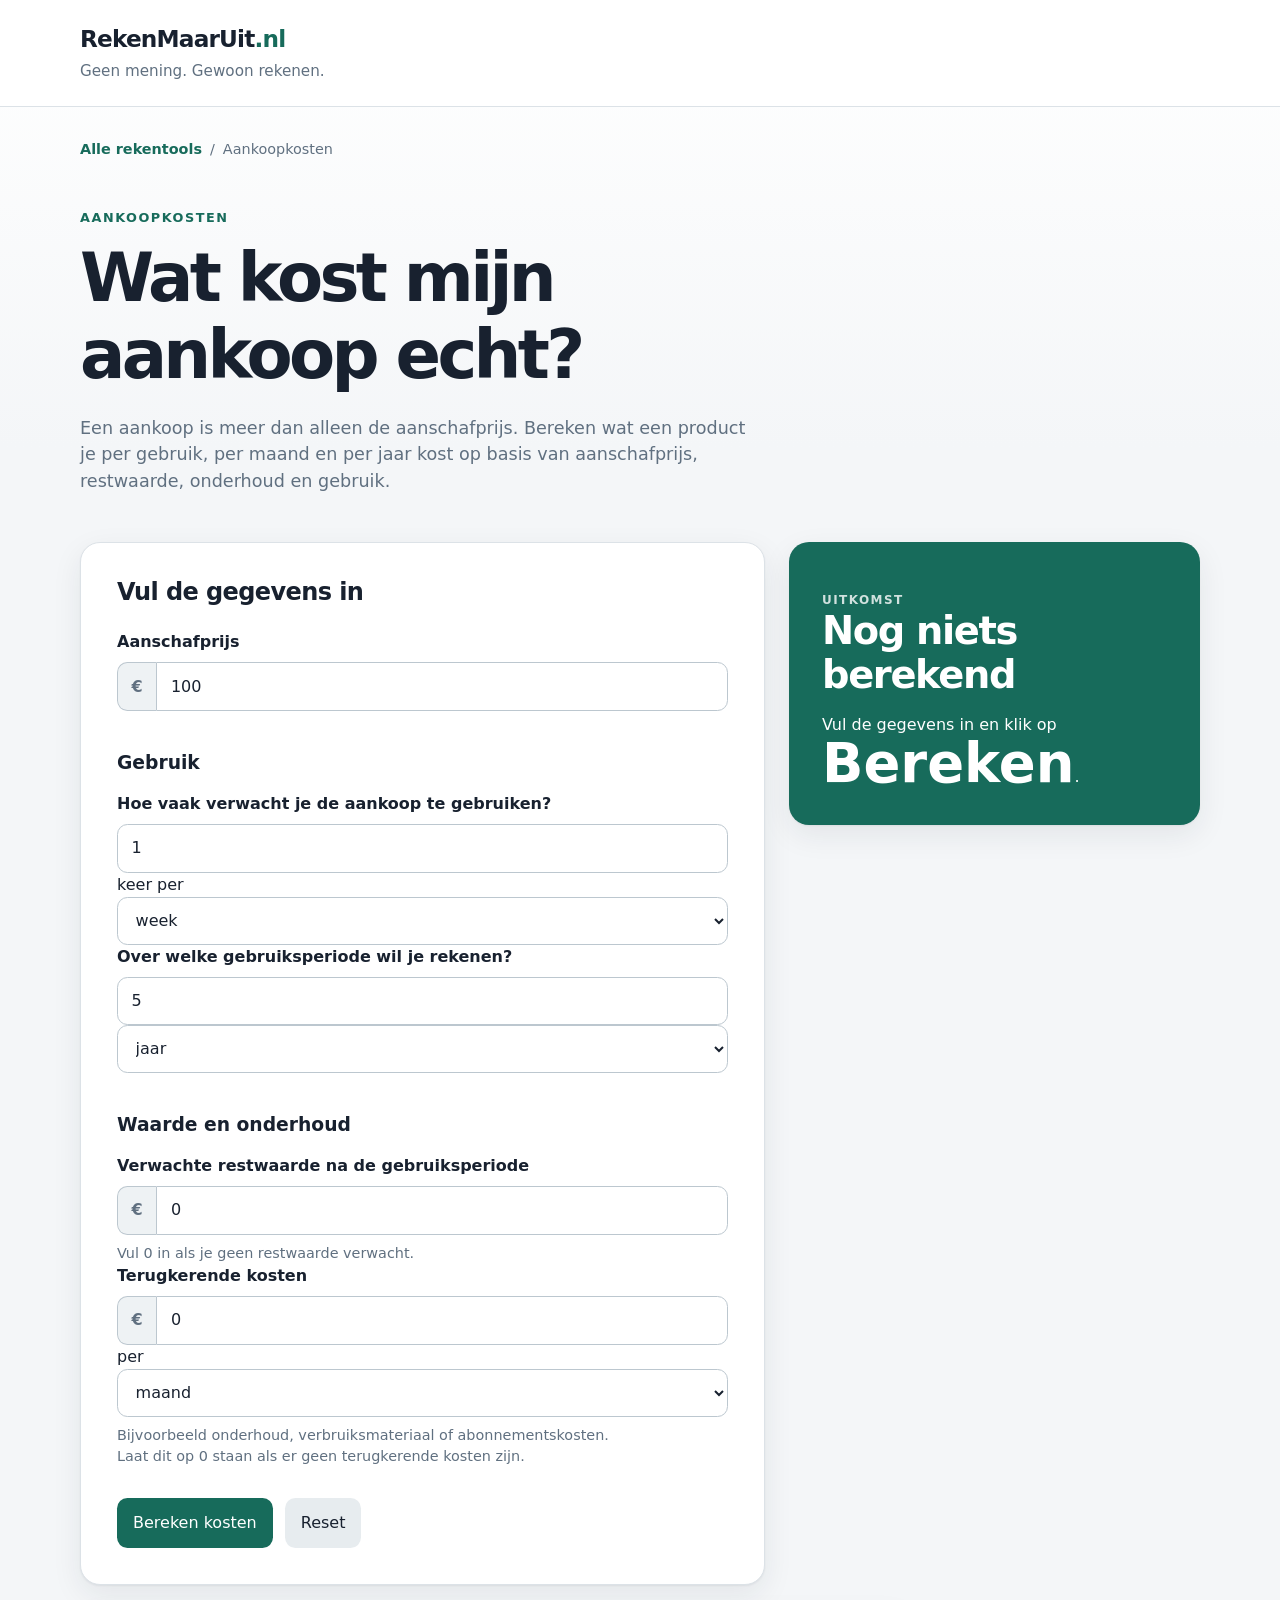
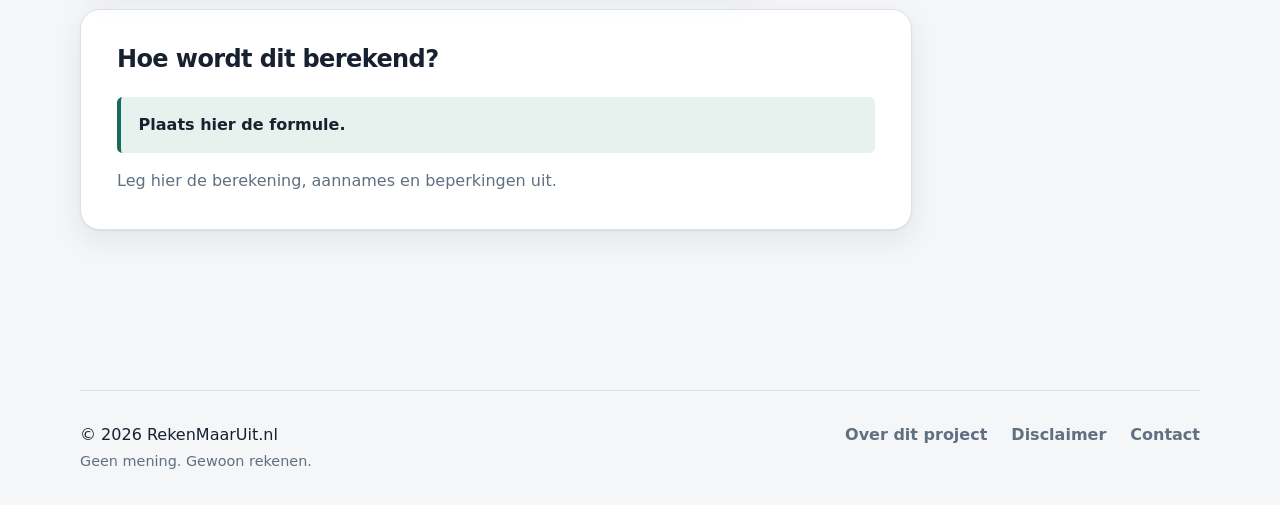
==== tools/kosten-per-gebruik/index.html @ 6dc219f2 "favicon en andere veranderingen" ====
<!doctype html>
<html lang="nl">
<head>
    <meta charset="utf-8">
    <meta name="viewport" content="width=device-width, initial-scale=1">

    <title>Kosten per gebruik berekenen | RekenMaarUit.nl</title>

    <meta
        name="description"
        content="Bereken wat een aankoop per gebruik, per maand en per jaar kost op basis van aanschafprijs, restwaarde, onderhoud en gebruik."
    >

    <link rel="stylesheet" href="../../css/style.css">
    <script src="calculator.js" defer></script>
</head>

<body>
    <header class="site-header">
        <div class="site-header__inner">
            <a class="logo" href="../../index.html">
                RekenMaarUit<span>.nl</span>
            </a>

            <p class="tagline">Geen mening. Gewoon rekenen.</p>
        </div>
    </header>

    <main class="tool-page">
        <nav class="breadcrumb" aria-label="Kruimelpad">
            <a href="../../index.html">Alle rekentools</a>
            <span aria-hidden="true">/</span>
            <span>Aankoopkosten</span>
        </nav>

        <header class="tool-intro">
            <p class="eyebrow">Aankoopkosten</p>
            <h1>Wat kost mijn aankoop echt?</h1>
            <p>
                Een aankoop is meer dan alleen de aanschafprijs. Bereken wat een product je per gebruik, per maand en per jaar kost op basis van aanschafprijs, restwaarde, onderhoud en gebruik.
            </p>
        </header>

        <div class="calculator-layout">
            <section class="calculator-card" aria-labelledby="calculator-heading">
                <h2 id="calculator-heading">Vul de gegevens in</h2>

                <form id="kosten-per-gebruik-form" class="calculator-form">
                    <div class="form-field">
                        <label for="aanschafprijs">Aanschafprijs</label>

                        <div class="input-prefix">
                            <span aria-hidden="true">€</span>

                            <input
                                type="number"
                                id="aanschafprijs"
                                name="aanschafprijs"
                                min="0"
                                step="0.01"
                                value="100"
                                required
                            >
                        </div>
                    </div>

                    <div class="form-section">
                        <h3>Gebruik</h3>

                        <div class="form-field">
                            <label for="aantal-gebruiken">
                                Hoe vaak verwacht je de aankoop te gebruiken?
                            </label>

                            <div class="compound-input">
                                <input
                                    type="number"
                                    id="aantal-gebruiken"
                                    name="aantal-gebruiken"
                                    min="1"
                                    step="1"
                                    value="1"
                                    required
                                >

                                <span>keer per</span>

                                <select
                                    id="gebruiksfrequentie"
                                    name="gebruiksfrequentie"
                                >
                                    <option value="dag">dag</option>
                                    <option value="week" selected>week</option>
                                    <option value="maand">maand</option>
                                    <option value="jaar">jaar</option>
                                </select>
                            </div>
                        </div>

                        <div class="form-field">
                            <label for="gebruiksperiode">
                                Over welke gebruiksperiode wil je rekenen?
                            </label>

                            <div class="compound-input">
                                <input
                                    type="number"
                                    id="gebruiksperiode"
                                    name="gebruiksperiode"
                                    min="0.1"
                                    step="0.1"
                                    value="5"
                                    required
                                >

                                <select
                                    id="periode-eenheid"
                                    name="periode-eenheid"
                                >
                                    <option value="dag">dagen</option>
                                    <option value="week">weken</option>
                                    <option value="maand">maanden</option>
                                    <option value="jaar" selected>jaar</option>
                                </select>
                            </div>
                        </div>
                    </div>

                    <div class="form-section">
                        <h3>Waarde en onderhoud</h3>

                        <div class="form-field">
                            <label for="restwaarde">
                                Verwachte restwaarde na de gebruiksperiode
                            </label>

                            <div class="input-prefix">
                                <span aria-hidden="true">€</span>

                                <input
                                    type="number"
                                    id="restwaarde"
                                    name="restwaarde"
                                    min="0"
                                    step="0.01"
                                    value="0"
                                    required
                                >
                            </div>

                            <p class="field-help">
                                Vul 0 in als je geen restwaarde verwacht.
                            </p>
                        </div>

                        <div class="form-field">
                            <label for="onderhoud">Terugkerende kosten</label>

                            <div class="compound-input">
                                <div class="input-prefix">
                                    <span aria-hidden="true">€</span>

                                    <input
                                        type="number"
                                        id="onderhoud"
                                        name="onderhoud"
                                        min="0"
                                        step="0.01"
                                        value="0"
                                        required
                                    >
                                </div>

                                <span>per</span>

                                <select
                                    id="onderhoudsfrequentie"
                                    name="onderhoudsfrequentie"
                                >
                                    <option value="dag">dag</option>
                                    <option value="week">week</option>
                                    <option value="maand" selected>maand</option>
                                    <option value="jaar">jaar</option>
                                </select>
                            </div>

                            <p class="field-help">
                                Bijvoorbeeld onderhoud, verbruiksmateriaal of abonnementskosten.<br>
                                Laat dit op 0 staan als er geen terugkerende kosten zijn.
                            </p>
                        </div>
                    </div>

                    <div class="form-actions">
                        <button class="button" type="submit">
                            Bereken kosten
                        </button>

                        <button class="button button--secondary" type="reset">
                            Reset
                        </button>
                    </div>
                </form>
            </section>

            <section
                id="resultaat"
                class="result-card"
                aria-live="polite"
                aria-labelledby="resultaat-heading"
            >
                <p class="result-card__label">Uitkomst</p>

                <h2 id="resultaat-heading">Nog niets berekend</h2>

                <p>
                    Vul de gegevens in en klik op
                    <strong>Bereken</strong>.
                </p>
            </section>
        </div>

        <section class="explanation-card">
            <h2>Hoe wordt dit berekend?</h2>

            <p class="formula">
                Plaats hier de formule.
            </p>

            <p>
                Leg hier de berekening, aannames en beperkingen uit.
            </p>
        </section>
    </main>

    <footer class="site-footer">

        <div class="site-footer__left">
            <p>&copy; <span id="year"></span> RekenMaarUit.nl</p>
            <p class="footer-tagline">Geen mening. Gewoon rekenen.</p>
        </div>

        <nav class="footer-nav" aria-label="Footer">
            <a href="/over.html">Over dit project</a>
            <a href="/disclaimer.html">Disclaimer</a>
            <a href="mailto:rekenmaaruit@proton.me">Contact</a>
        </nav>

    </footer>

    <script src="../../js/main.js"></script>
</body>
</html>
---- css/style.css ----
:root {
    font-family:
    Inter,
    ui-sans-serif,
    system-ui,
    -apple-system,
    BlinkMacSystemFont,
    "Segoe UI",
    sans-serif;

    line-height: 1.5;
    color: #18212f;
    background: #f4f6f8;

    --page-width: 1120px;
    --text-color: #18212f;
    --muted-color: #607080;
    --accent-color: #176b5b;
    --accent-dark: #105347;
    --surface-color: #ffffff;
    --border-color: #dce2e7;
    --soft-background: #e7f1ee;
    --shadow:
    0 1px 2px rgba(20, 35, 50, 0.06),
    0 10px 30px rgba(20, 35, 50, 0.08);
}

* {
    box-sizing: border-box;
}

html {
    min-height: 100%;
}

body {
    min-height: 100vh;
    margin: 0;
    background:
    linear-gradient(
        180deg,
        #ffffff 0,
        #f4f6f8 28rem
    );
}

a {
    color: var(--accent-color);
}

img {
    display: block;
    max-width: 100%;
}

/* Header */

.site-header {
    border-bottom: 1px solid var(--border-color);
    background: rgba(255, 255, 255, 0.92);
}

.site-header__inner {
    width: min(
        calc(100% - 3rem),
               var(--page-width)
    );
    margin: 0 auto;
    padding: 1.4rem 0;
}

.logo {
    display: inline-block;
    color: var(--text-color);
    font-size: 1.45rem;
    font-weight: 800;
    letter-spacing: -0.035em;
    text-decoration: none;
}

.logo span {
    color: var(--accent-color);
}

.tagline {
    margin: 0.2rem 0 0;
    color: var(--muted-color);
    font-size: 0.95rem;
}

/* Algemene paginabreedte */

/* Algemene paginabreedte */

main,
.site-footer {
    width: min(
        calc(100% - 3rem),
               var(--page-width)
    );
    margin-inline: auto;
}

/* Footer */

.site-footer {
    display: flex;
    justify-content: space-between;
    align-items: flex-start;
    gap: 2rem;
    margin-top: 5rem;
    padding: 2rem 0;
    border-top: 1px solid var(--border-color);
}

.site-footer__left {
    display: flex;
    flex-direction: column;
    gap: 0.25rem;
}

.site-footer__left p {
    margin: 0;
}

.footer-tagline {
    color: var(--muted-color);
    font-size: 0.9rem;
}

.footer-nav {
    display: flex;
    flex-wrap: wrap;
    gap: 1.5rem;
}

.footer-nav a {
    color: var(--muted-color);
    font-weight: 600;
    text-decoration: none;
}

.footer-nav a:hover {
    color: var(--accent-color);
}

@media (max-width: 600px) {
    main,
    .site-footer {
        width: min(
            calc(100% - 2rem),
                   var(--page-width)
        );
    }

    .site-footer {
        flex-direction: column;
        align-items: flex-start;
    }

    .footer-nav {
        flex-direction: column;
        gap: 0.6rem;
    }
}


/* Introductie */

.hero {
    max-width: 47rem;
    padding: 5rem 0 3rem;
}

.eyebrow {
    margin: 0 0 0.8rem;
    color: var(--accent-color);
    font-size: 0.8rem;
    font-weight: 800;
    letter-spacing: 0.12em;
    text-transform: uppercase;
}

h1,
h2,
h3 {
    line-height: 1.15;
    text-wrap: balance;
}

h1 {
    max-width: 13ch;
    margin: 0;
    font-size: clamp(2.5rem, 7vw, 4.8rem);
    letter-spacing: -0.055em;
}

.hero__intro,
.hero > p:last-child {
    max-width: 42rem;
    margin: 1.5rem 0 0;
    color: var(--muted-color);
    font-size: clamp(1.05rem, 2vw, 1.25rem);
}

/* Tegeloverzicht */

.tool-grid {
    display: grid;
    grid-template-columns:
    repeat(auto-fit, minmax(min(100%, 18rem), 1fr));
    gap: 1.5rem;
    padding: 0 0 5rem;
}

.tool-tile {
    display: flex;
    min-height: 28rem;
    flex-direction: column;
    overflow: hidden;
    background: var(--surface-color);
    border: 1px solid var(--border-color);
    border-radius: 1.25rem;
    box-shadow: var(--shadow);
    transition:
    transform 160ms ease,
    box-shadow 160ms ease,
    border-color 160ms ease;
}

.tool-tile:hover {
    transform: translateY(-4px);
    border-color: #bdcbc7;
    box-shadow:
    0 2px 4px rgba(20, 35, 50, 0.06),
    0 18px 45px rgba(20, 35, 50, 0.12);
}

.tool-tile__visual {
    display: grid;
    min-height: 11rem;
    place-items: center;
    overflow: hidden;
    color: var(--accent-color);
    background:
    radial-gradient(
        circle at 70% 25%,
        rgba(255, 255, 255, 0.95),
                    transparent 35%
    ),
    var(--soft-background);
    font-size: 4rem;
    font-weight: 900;
}

.tool-tile__visual img {
    width: 100%;
    height: 100%;
    min-height: 11rem;
    object-fit: cover;
}

.tool-tile__content {
    display: flex;
    flex: 1;
    flex-direction: column;
    align-items: flex-start;
    padding: 1.75rem;
}

.tool-tile__label {
    margin: 0 0 0.75rem;
    color: var(--accent-color);
    font-size: 0.75rem;
    font-weight: 800;
    letter-spacing: 0.1em;
    text-transform: uppercase;
}

.tool-tile h2,
.tool-tile h3 {
    margin: 0;
    font-size: 1.55rem;
    letter-spacing: -0.025em;
}

.tool-tile__content > p:not(.tool-tile__label) {
    margin: 1rem 0 1.5rem;
    color: var(--muted-color);
}

.tool-tile__link,
.button {
    display: inline-flex;
    align-items: center;
    justify-content: center;
    gap: 0.55rem;
    margin-top: auto;
    padding: 0.8rem 1rem;
    color: #ffffff;
    background: var(--accent-color);
    border-radius: 0.65rem;
    font-weight: 750;
    text-decoration: none;
    transition:
    background 150ms ease,
    transform 150ms ease;
}

.tool-tile__link:hover,
.button:hover {
    background: var(--accent-dark);
}

.tool-tile__link:active,
.button:active {
    transform: translateY(1px);
}

/* Footer */

.site-footer {
    display: flex;
    justify-content: space-between;
    align-items: flex-start;
    gap: 2rem;
    margin-top: 5rem;
    padding: 2rem 0;
    border-top: 1px solid var(--border-color);
}

.site-footer__left {
    display: flex;
    flex-direction: column;
    gap: 0.25rem;
}

.site-footer__left p {
    margin: 0;
}

.footer-tagline {
    color: var(--muted-color);
    font-size: 0.9rem;
}

.footer-nav {
    display: flex;
    flex-wrap: wrap;
    gap: 1.5rem;
}

.footer-nav a {
    color: var(--muted-color);
    font-weight: 600;
    text-decoration: none;
}

.footer-nav a:hover {
    color: var(--accent-color);
}

@media (max-width: 600px) {
    .site-footer {
        flex-direction: column;
        align-items: flex-start;
    }

    .footer-nav {
        flex-direction: column;
        gap: 0.6rem;
    }
}

/* Alleen zichtbaar voor schermlezers */

.visually-hidden {
    position: absolute;
    width: 1px;
    height: 1px;
    padding: 0;
    overflow: hidden;
    clip: rect(0, 0, 0, 0);
    white-space: nowrap;
    border: 0;
}

/* Toetsenbordnavigatie */

a:focus-visible,
button:focus-visible,
input:focus-visible,
select:focus-visible,
textarea:focus-visible {
    outline: 3px solid rgba(23, 107, 91, 0.3);
    outline-offset: 3px;
}
/* Mobiel */

@media (max-width: 600px) {
    .site-header__inner,
    main,
    .site-footer {
        width: min(
            calc(100% - 2rem),
                   var(--page-width)
        );
    }

    .hero {
        padding: 3.5rem 0 2.5rem;
    }

    h1 {
        font-size: clamp(2.4rem, 13vw, 3.5rem);
    }

    .tool-grid {
        gap: 1rem;
        padding-bottom: 3.5rem;
    }

    .tool-tile {
        min-height: auto;
        border-radius: 1rem;
    }

    .tool-tile__content {
        padding: 1.4rem;
    }

    .site-footer {
        flex-direction: column;
        align-items: flex-start;
    }
}

@media (prefers-reduced-motion: reduce) {
    *,
    *::before,
    *::after {
        scroll-behavior: auto !important;
        transition: none !important;
    }
}

/* Calculatorpagina */

.tool-page {
    padding-top: 2rem;
    padding-bottom: 5rem;
}

.breadcrumb {
    display: flex;
    flex-wrap: wrap;
    gap: 0.5rem;
    margin-bottom: 3rem;
    color: var(--muted-color);
    font-size: 0.9rem;
}

.breadcrumb a {
    font-weight: 700;
    text-decoration: none;
}

.breadcrumb a:hover {
    text-decoration: underline;
}

.tool-intro {
    max-width: 48rem;
    margin-bottom: 3rem;
}

.tool-intro h1 {
    max-width: 15ch;
    font-size: clamp(2.4rem, 6vw, 4.2rem);
}

.tool-intro > p:last-child {
    max-width: 42rem;
    margin: 1.25rem 0 0;
    color: var(--muted-color);
    font-size: 1.1rem;
}

.calculator-layout {
    display: grid;
    grid-template-columns: minmax(0, 1.25fr) minmax(18rem, 0.75fr);
    gap: 1.5rem;
    align-items: start;
}

.calculator-card,
.result-card,
.explanation-card {
    background: var(--surface-color);
    border: 1px solid var(--border-color);
    border-radius: 1.25rem;
    box-shadow: var(--shadow);
}

.calculator-card {
    padding: clamp(1.4rem, 3vw, 2.25rem);
}

.calculator-card h2,
.explanation-card h2 {
    margin: 0 0 1.5rem;
    font-size: 1.5rem;
    letter-spacing: -0.025em;
}

.calculator-form {
    display: grid;
    gap: 1.4rem;
}

.form-field {
    display: grid;
    gap: 0.5rem;
}

.form-field label {
    font-weight: 750;
}

.form-field input,
.form-field select,
.form-field textarea {
    width: 100%;
    min-height: 3rem;
    padding: 0.7rem 0.85rem;
    color: var(--text-color);
    background: #ffffff;
    border: 1px solid #bcc7cf;
    border-radius: 0.65rem;
    font: inherit;
    font-size: 1rem;
}

.form-field input:hover,
.form-field select:hover,
.form-field textarea:hover {
    border-color: #96a6b1;
}

.form-field input:focus,
.form-field select:focus,
.form-field textarea:focus {
    border-color: var(--accent-color);
    outline: 3px solid rgba(23, 107, 91, 0.16);
}

.field-help {
    margin: 0;
    color: var(--muted-color);
    font-size: 0.9rem;
}

.input-prefix,
.input-suffix {
    display: flex;
    align-items: stretch;
}

.input-prefix > span,
.input-suffix > span {
    display: flex;
    align-items: center;
    padding: 0 0.85rem;
    color: var(--muted-color);
    background: #eef2f4;
    border: 1px solid #bcc7cf;
    font-weight: 700;
    white-space: nowrap;
}

.input-prefix > span {
    border-right: 0;
    border-radius: 0.65rem 0 0 0.65rem;
}

.input-prefix input {
    border-radius: 0 0.65rem 0.65rem 0;
}

.input-suffix input {
    border-radius: 0.65rem 0 0 0.65rem;
}

.input-suffix > span {
    border-left: 0;
    border-radius: 0 0.65rem 0.65rem 0;
}

.form-actions {
    display: flex;
    flex-wrap: wrap;
    gap: 0.75rem;
    padding-top: 0.5rem;
}

button.button {
    border: 0;
    cursor: pointer;
    font: inherit;
}

.button--secondary {
    color: var(--text-color);
    background: #e7ecef;
}

.button--secondary:hover {
    background: #dbe2e6;
}

.result-card {
    position: sticky;
    top: 1.5rem;
    padding: clamp(1.4rem, 3vw, 2rem);
    color: #ffffff;
    background: var(--accent-color);
    border-color: transparent;
}

.result-card__label {
    margin: 0 0 0.7rem;
    font-size: 0.75rem;
    font-weight: 800;
    letter-spacing: 0.12em;
    text-transform: uppercase;
    opacity: 0.8;
}

.result-card h2 {
    margin: 0;
    font-size: clamp(1.65rem, 4vw, 2.4rem);
    letter-spacing: -0.035em;
}

.result-card p {
    margin: 1rem 0 0;
}

.result-card strong {
    font-size: clamp(2rem, 5vw, 3.4rem);
    line-height: 1;
}

.explanation-card {
    max-width: 52rem;
    margin-top: 1.5rem;
    padding: clamp(1.4rem, 3vw, 2.25rem);
}

.explanation-card p {
    color: var(--muted-color);
}

.explanation-card p:last-child {
    margin-bottom: 0;
}

.formula {
    padding: 1rem 1.1rem;
    color: var(--text-color) !important;
    background: var(--soft-background);
    border-left: 4px solid var(--accent-color);
    border-radius: 0.35rem;
    font-weight: 750;
}

@media (max-width: 800px) {
    .calculator-layout {
        grid-template-columns: 1fr;
    }

    .result-card {
        position: static;
    }
}

@media (max-width: 500px) {
    .tool-page {
        padding-top: 1.25rem;
        padding-bottom: 3.5rem;
    }

    .breadcrumb {
        margin-bottom: 2rem;
    }

    .tool-intro {
        margin-bottom: 2rem;
    }

    .form-actions {
        flex-direction: column;
    }

    .form-actions .button {
        width: 100%;
    }

    .input-suffix > span {
        padding-inline: 0.65rem;
    }
}

/* 404-pagina */

.error-page {
    display: grid;
    min-height: 68vh;
    place-items: center;
    padding-top: 4rem;
    padding-bottom: 5rem;
}

.error-card {
    position: relative;
    width: min(100%, 46rem);
    overflow: hidden;
    padding: clamp(2rem, 6vw, 4.5rem);
    background: var(--surface-color);
    border: 1px solid var(--border-color);
    border-radius: 1.5rem;
    box-shadow: var(--shadow);
}

.error-code {
    position: absolute;
    top: -2.5rem;
    right: 1rem;
    margin: 0;
    color: var(--soft-background);
    font-size: clamp(8rem, 24vw, 16rem);
    font-weight: 900;
    line-height: 1;
    letter-spacing: -0.08em;
    pointer-events: none;
    user-select: none;
}

.error-card > *:not(.error-code) {
    position: relative;
}

.error-card h1 {
    max-width: 12ch;
    margin: 0;
    font-size: clamp(2.4rem, 7vw, 4.5rem);
}

.error-intro {
    max-width: 38rem;
    margin: 1.4rem 0 2rem;
    color: var(--muted-color);
    font-size: 1.1rem;
}

.error-note {
    margin: 2rem 0 0;
    color: var(--muted-color);
    font-size: 0.9rem;
    font-style: italic;
}

@media (max-width: 600px) {
    .error-page {
        min-height: auto;
        padding-top: 2rem;
        padding-bottom: 3.5rem;
    }

    .error-card {
        padding: 2rem 1.4rem;
        border-radius: 1rem;
    }

    .error-code {
        top: -1rem;
        right: 0.5rem;
        font-size: 9rem;
    }
}

/* Algemene inhoudspagina */

.content-page {
    padding-top: 2rem;
    padding-bottom: 5rem;
}

.content-card {
    max-width: 48rem;
    padding: clamp(1.5rem, 4vw, 3rem);
    background: var(--surface-color);
    border: 1px solid var(--border-color);
    border-radius: 1.25rem;
    box-shadow: var(--shadow);
}

.content-card h1 {
    max-width: 14ch;
    margin: 0;
    font-size: clamp(2.4rem, 6vw, 4rem);
}

.content-card h2 {
    margin: 2.5rem 0 0.75rem;
    font-size: 1.45rem;
}

.content-card p {
    color: var(--muted-color);
}

.content-page__intro {
    margin: 1.25rem 0 2rem;
    font-size: 1.15rem;
}

@media (max-width: 600px) {
    .content-page {
        padding-top: 1.25rem;
        padding-bottom: 3.5rem;
    }

    .content-card {
        padding: 1.5rem;
        border-radius: 1rem;
    }
}

.site-principle {
    margin: 2rem 0;
    padding: 1rem 1.25rem;
    border-left: 4px solid var(--accent-color);
    background: var(--soft-background);
    font-weight: 700;
    color: var(--text-color);
}

/* Zaagcalculator */

#zaagcalculator-form textarea {
min-height: 16rem;
resize: vertical;
tab-size: 4;
white-space: pre;
font-family:
ui-monospace,
SFMono-Regular,
Consolas,
"Liberation Mono",
monospace;
line-height: 1.55;
}

#zaagcalculator-form textarea::placeholder {
color: #8996a0;
}

.form-errors {
    padding: 1rem 1.1rem;
    color: #7a211b;
    background: #fff0ee;
    border: 1px solid #efc0bb;
    border-left: 4px solid #b23a32;
    border-radius: 0.65rem;
}

.form-errors p {
    margin: 0;
}

.form-errors ul {
    margin: 0.6rem 0 0;
    padding-left: 1.25rem;
}

.form-errors li + li {
    margin-top: 0.35rem;
}

.zaag-summary {
    display: grid;
    gap: 0.85rem;
    margin-top: 1.5rem;
}

.zaag-summary__item {
    display: flex;
    justify-content: space-between;
    gap: 1.5rem;
    padding-bottom: 0.75rem;
    border-bottom: 1px solid rgba(255, 255, 255, 0.25);
}

.zaag-summary__item:last-child {
    padding-bottom: 0;
    border-bottom: 0;
}

.zaag-summary__label {
    opacity: 0.82;
}

.zaag-summary__value {
    font-weight: 800;
    text-align: right;
}

.zaagplan {
    display: grid;
    gap: 1rem;
    margin-top: 1.5rem;
}

.zaagplan-item {
    padding: 1rem;
    color: var(--text-color);
    background: var(--surface-color);
    border: 1px solid var(--border-color);
    border-radius: 0.85rem;
}

.zaagplan-item__header {
    display: flex;
    flex-wrap: wrap;
    justify-content: space-between;
    gap: 0.5rem 1rem;
    margin-bottom: 0.85rem;
}

.zaagplan-item__title {
    margin: 0;
    font-size: 1rem;
    font-weight: 800;
}

.zaagplan-item__rest {
    margin: 0;
    color: var(--muted-color);
    font-size: 0.9rem;
    font-weight: 700;
}

.zaagplan-item__pieces {
    display: flex;
    flex-wrap: wrap;
    gap: 0.5rem;
    margin: 0;
    padding: 0;
    list-style: none;
}

.zaagplan-item__piece {
    padding: 0.4rem 0.65rem;
    color: var(--accent-dark);
    background: var(--soft-background);
    border-radius: 999px;
    font-size: 0.9rem;
    font-weight: 750;
}

.zaagplan-item__details {
    display: grid;
    grid-template-columns: repeat(
        auto-fit,
        minmax(9rem, 1fr)
    );
    gap: 0.6rem 1rem;
    margin-top: 1rem;
    padding-top: 0.85rem;
    border-top: 1px solid var(--border-color);
}

.zaagplan-item__details p {
    margin: 0;
    color: var(--muted-color);
    font-size: 0.9rem;
}

.zaagplan-item__details strong {
    color: var(--text-color);
    font-size: inherit;
}

.zaagbalk {
    display: flex;
    width: 100%;
    min-height: 2.5rem;
    margin-top: 1rem;
    overflow: hidden;
    background: #e9eef1;
    border: 1px solid var(--border-color);
    border-radius: 0.55rem;
}

.zaagbalk__deel {
    display: grid;
    min-width: 2px;
    place-items: center;
    padding: 0.3rem;
    overflow: hidden;
    color: #ffffff;
    background: var(--accent-color);
    border-right: 1px solid rgba(255, 255, 255, 0.45);
    font-size: 0.75rem;
    font-weight: 800;
    white-space: nowrap;
}

.zaagbalk__deel:last-child {
    border-right: 0;
}

.zaagbalk__rest {
    display: grid;
    min-width: 2px;
    place-items: center;
    padding: 0.3rem;
    overflow: hidden;
    color: var(--muted-color);
    background: #e9eef1;
    font-size: 0.75rem;
    font-weight: 750;
    white-space: nowrap;
}

.zaag-warning {
    margin-top: 1rem;
    padding: 0.9rem 1rem;
    color: #6c4b05;
    background: #fff8df;
    border: 1px solid #ead28b;
    border-left: 4px solid #b88912;
    border-radius: 0.65rem;
}

.zaag-warning p {
    margin: 0;
}

@media (max-width: 600px) {
    #zaagcalculator-form textarea {
    min-height: 13rem;
    }

    .zaag-summary__item {
        align-items: flex-start;
        flex-direction: column;
        gap: 0.15rem;
    }

    .zaag-summary__value {
        text-align: left;
    }

    .zaagplan-item__header {
        flex-direction: column;
    }

    .zaagplan-item__details {
        grid-template-columns: 1fr;
    }

    .zaagbalk {
        min-height: 2rem;
    }

    .zaagbalk__deel,
    .zaagbalk__rest {
        font-size: 0;
    }
}

/* Zaagcalculator: vaste samenvatting en breed zaagplan */

#zaagcalculator-form {
min-width: 0;
}

.calculator-layout:has(#zaagcalculator-form) {
    grid-template-columns:
    minmax(0, 1fr)
    minmax(18rem, 22rem);
}

#resultaat {
min-width: 0;
overflow-wrap: anywhere;
}

.zaagplan-card {
    width: 100%;
    min-width: 0;
    margin-top: 1.5rem;
    padding: clamp(1.4rem, 3vw, 2.25rem);
    overflow: hidden;
    background: var(--surface-color);
    border: 1px solid var(--border-color);
    border-radius: 1.25rem;
    box-shadow: var(--shadow);
}

.zaagplan-card[hidden] {
    display: none;
}

.zaagplan-card__header {
    display: flex;
    justify-content: space-between;
    align-items: flex-end;
    gap: 1rem 2rem;
    margin-bottom: 1.5rem;
}

.zaagplan-card__header .eyebrow {
    margin-bottom: 0.5rem;
}

.zaagplan-card__header h2 {
    margin: 0;
    font-size: clamp(1.5rem, 3vw, 2rem);
    letter-spacing: -0.025em;
}

.zaagplan-card__method {
    margin: 0;
    color: var(--muted-color);
    font-size: 0.9rem;
    font-weight: 700;
    text-align: right;
}

#zaagplan-inhoud {
min-width: 0;
max-width: 100%;
}

.zaagplan {
    min-width: 0;
}

.zaagplan-item {
    min-width: 0;
    max-width: 100%;
    overflow: hidden;
}

.zaagplan-item__pieces {
    max-width: 100%;
}

.zaagplan-item__piece {
    max-width: 100%;
    overflow-wrap: anywhere;
}

.zaagbalk {
    max-width: 100%;
}

@media (max-width: 800px) {
    .calculator-layout:has(#zaagcalculator-form) {
        grid-template-columns: 1fr;
    }

    .zaagplan-card__header {
        align-items: flex-start;
        flex-direction: column;
    }

    .zaagplan-card__method {
        text-align: left;
    }
}

@media (max-width: 500px) {
    .zaagplan-card {
        padding: 1.4rem;
        border-radius: 1rem;
    }
}

.result-card__value {
    margin: 0;
    font-size: clamp(3rem, 7vw, 4.5rem);
    line-height: 0.95;
    letter-spacing: -0.055em;
}

.result-card__unit {
    margin: 0.4rem 0 0;
    font-size: 1.05rem;
    font-weight: 750;
    opacity: 0.88;
    overflow-wrap: anywhere;
}
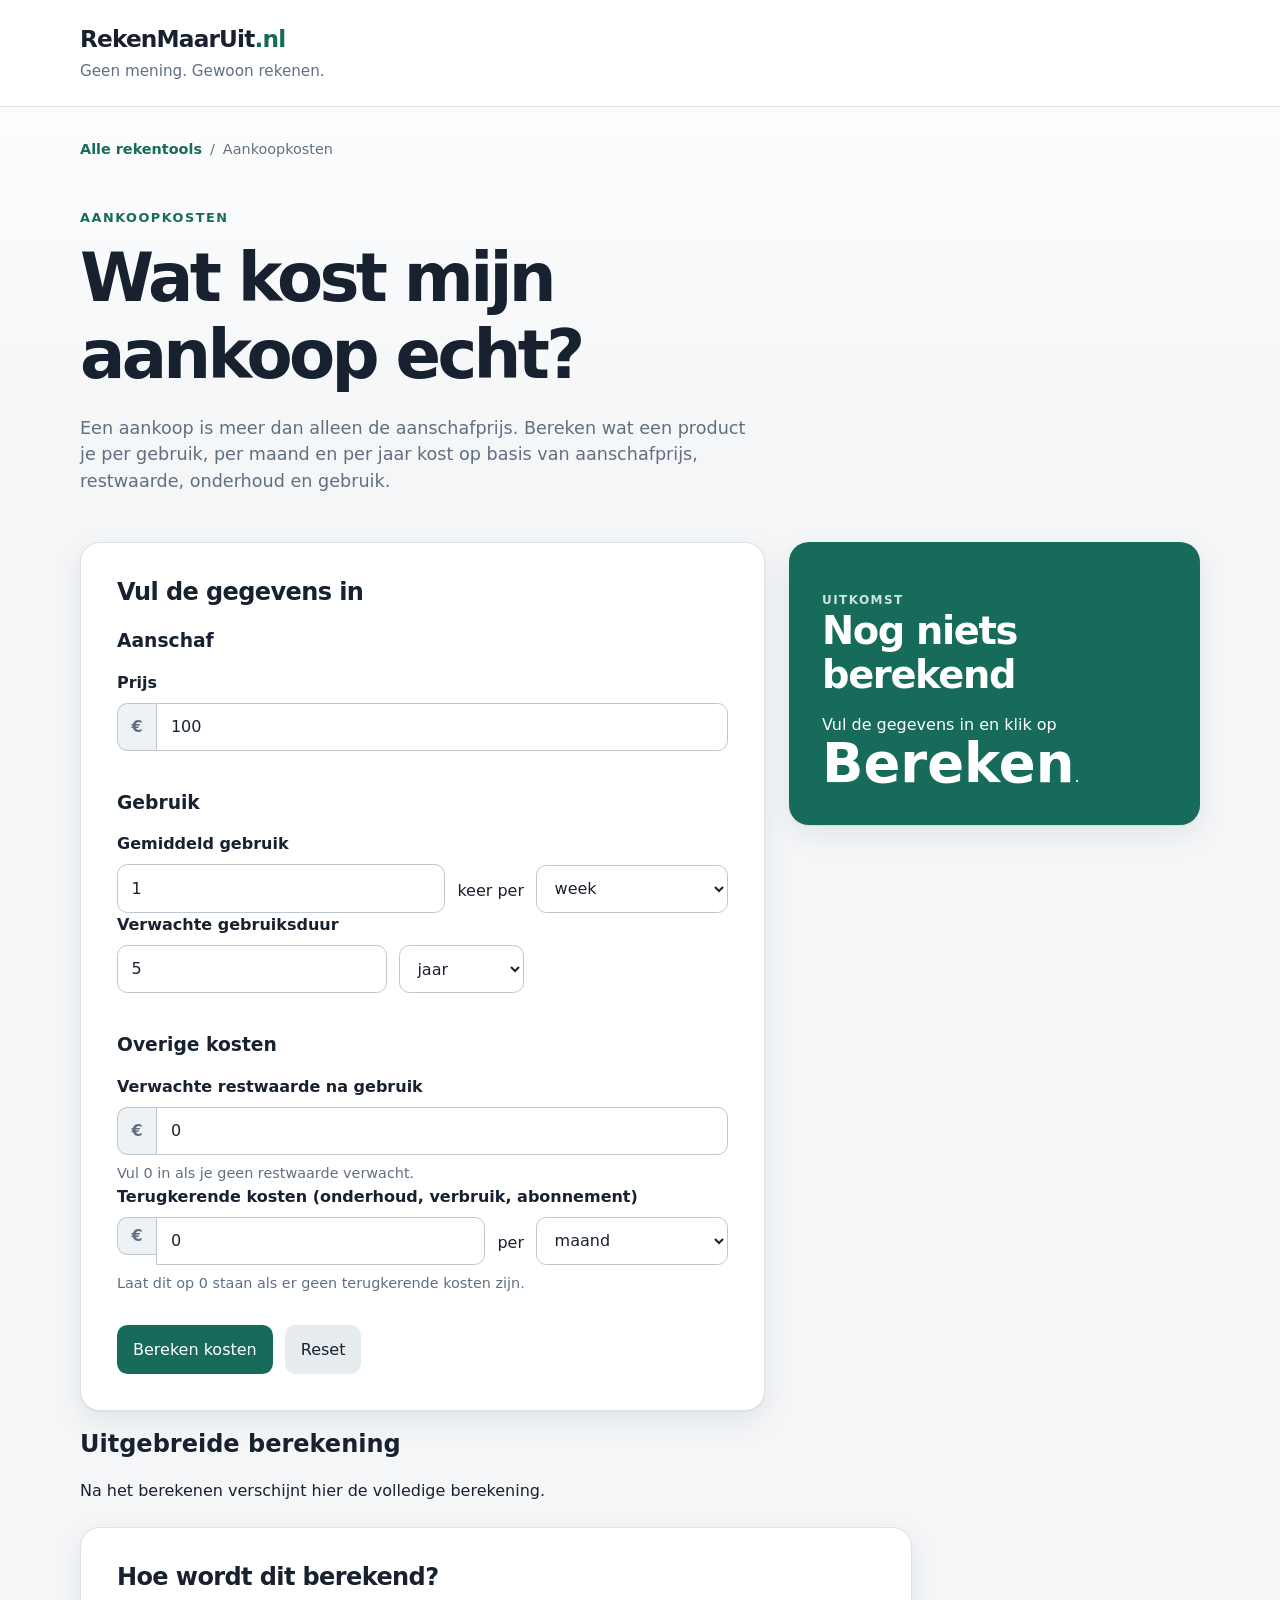
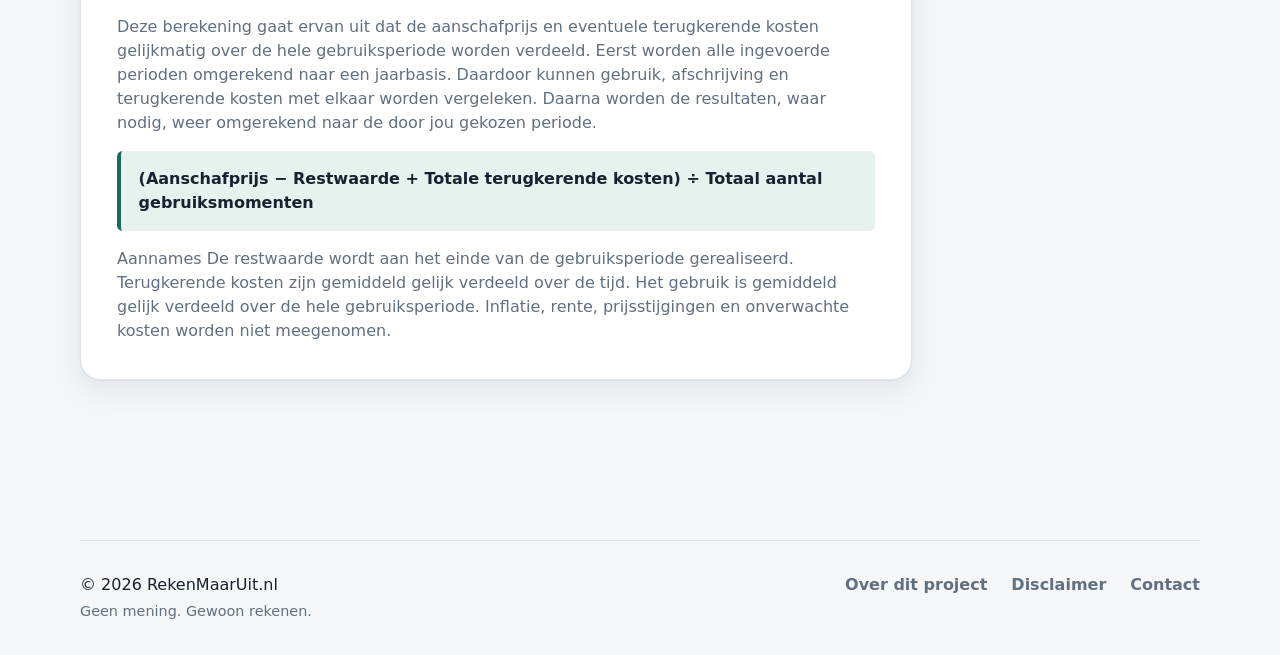
==== commit bbe3261f: "kosten-per-gebruik toegevoegd" ====
--- a/tools/kosten-per-gebruik/index.html
+++ b/tools/kosten-per-gebruik/index.html
@@ -44,10 +44,10 @@
         <div class="calculator-layout">
             <section class="calculator-card" aria-labelledby="calculator-heading">
                 <h2 id="calculator-heading">Vul de gegevens in</h2>
-
+                <h3>Aanschaf</h3>
                 <form id="kosten-per-gebruik-form" class="calculator-form">
                     <div class="form-field">
-                        <label for="aanschafprijs">Aanschafprijs</label>
+                        <label for="aanschafprijs">Prijs</label>
 
                         <div class="input-prefix">
                             <span aria-hidden="true">€</span>
@@ -69,7 +69,7 @@
 
                         <div class="form-field">
                             <label for="aantal-gebruiken">
-                                Hoe vaak verwacht je de aankoop te gebruiken?
+                                Gemiddeld gebruik
                             </label>
 
                             <div class="compound-input">
@@ -99,7 +99,7 @@
 
                         <div class="form-field">
                             <label for="gebruiksperiode">
-                                Over welke gebruiksperiode wil je rekenen?
+                                Verwachte gebruiksduur
                             </label>
 
                             <div class="compound-input">
@@ -127,11 +127,11 @@
                     </div>
 
                     <div class="form-section">
-                        <h3>Waarde en onderhoud</h3>
+                        <h3>Overige kosten</h3>
 
                         <div class="form-field">
                             <label for="restwaarde">
-                                Verwachte restwaarde na de gebruiksperiode
+                                Verwachte restwaarde na gebruik
                             </label>
 
                             <div class="input-prefix">
@@ -154,7 +154,7 @@
                         </div>
 
                         <div class="form-field">
-                            <label for="onderhoud">Terugkerende kosten</label>
+                            <label for="terugkerende-kosten">Terugkerende kosten (onderhoud, verbruik, abonnement)</label>
 
                             <div class="compound-input">
                                 <div class="input-prefix">
@@ -162,8 +162,8 @@
 
                                     <input
                                         type="number"
-                                        id="onderhoud"
-                                        name="onderhoud"
+                                        id="terugkerende-kosten"
+                                        name="terugkerende-kosten"
                                         min="0"
                                         step="0.01"
                                         value="0"
@@ -174,8 +174,8 @@
                                 <span>per</span>
 
                                 <select
-                                    id="onderhoudsfrequentie"
-                                    name="onderhoudsfrequentie"
+                                    id="terugkerende-kostenfrequentie"
+                                    name="terugkerende-kostenfrequentie"
                                 >
                                     <option value="dag">dag</option>
                                     <option value="week">week</option>
@@ -185,7 +185,6 @@
                             </div>
 
                             <p class="field-help">
-                                Bijvoorbeeld onderhoud, verbruiksmateriaal of abonnementskosten.<br>
                                 Laat dit op 0 staan als er geen terugkerende kosten zijn.
                             </p>
                         </div>
@@ -220,17 +219,37 @@
             </section>
         </div>
 
+        <section
+            id="uitgebreid-resultaat"
+            class="expandedresult-card"
+            aria-live="polite"
+        >
+            <h2>Uitgebreide berekening</h2>
+
+            <p>Na het berekenen verschijnt hier de volledige berekening.</p>
+        </section>
+
         <section class="explanation-card">
             <h2>Hoe wordt dit berekend?</h2>
+            <p> Deze berekening gaat ervan uit dat de aanschafprijs en eventuele terugkerende kosten gelijkmatig over de hele gebruiksperiode worden verdeeld.
+            Eerst worden alle ingevoerde perioden omgerekend naar een jaarbasis. Daardoor kunnen gebruik, afschrijving en terugkerende kosten met elkaar worden vergeleken. Daarna worden de resultaten, waar nodig, weer omgerekend naar de door jou gekozen periode.
+
 
             <p class="formula">
-                Plaats hier de formule.
+                (Aanschafprijs − Restwaarde + Totale terugkerende kosten) ÷ Totaal aantal gebruiksmomenten
             </p>
 
             <p>
-                Leg hier de berekening, aannames en beperkingen uit.
+                Aannames
+                De restwaarde wordt aan het einde van de gebruiksperiode gerealiseerd.
+                Terugkerende kosten zijn gemiddeld gelijk verdeeld over de tijd.
+                Het gebruik is gemiddeld gelijk verdeeld over de hele gebruiksperiode.
+                Inflatie, rente, prijsstijgingen en onverwachte kosten worden niet meegenomen.
             </p>
         </section>
+
+
+
     </main>
 
     <footer class="site-footer">
--- a/css/style.css
+++ b/css/style.css
@@ -1190,14 +1190,14 @@
     }
 }
 
-.result-card__value {
+.expandedresult-card__value {
     margin: 0;
     font-size: clamp(3rem, 7vw, 4.5rem);
     line-height: 0.95;
     letter-spacing: -0.055em;
 }
 
-.result-card__unit {
+.expandedresult-card__unit {
     margin: 0.4rem 0 0;
     font-size: 1.05rem;
     font-weight: 750;
@@ -1205,5 +1205,52 @@
     overflow-wrap: anywhere;
 }
 
-
-
+.result-section + .result-section {
+    margin-top: 2rem;
+}
+
+.result-list {
+    margin: 0;
+}
+
+.result-list > div {
+    display: flex;
+    justify-content: space-between;
+    gap: 1rem;
+    padding: 0.75rem 0;
+    border-bottom: 1px solid var(--border-color);
+}
+
+.result-list dd {
+    margin: 0;
+    font-weight: 700;
+    text-align: right;
+}
+
+/* Alleen voor de kosten-per-gebruik-calculator */
+#kosten-per-gebruik-form .compound-input {
+display: grid;
+grid-template-columns: 1fr auto 12rem;
+gap: 0.75rem;
+align-items: end;
+}
+
+#kosten-per-gebruik-form .compound-input span {
+white-space: nowrap;
+margin-bottom: 0.6rem;
+}
+
+#kosten-per-gebruik-form .compound-input select,
+#kosten-per-gebruik-form .compound-input input {
+width: 100%;
+}
+
+@media (max-width: 600px) {
+    #kosten-per-gebruik-form .compound-input {
+    grid-template-columns: 1fr;
+    }
+
+    #kosten-per-gebruik-form .compound-input span {
+    margin-bottom: 0;
+    }
+}
